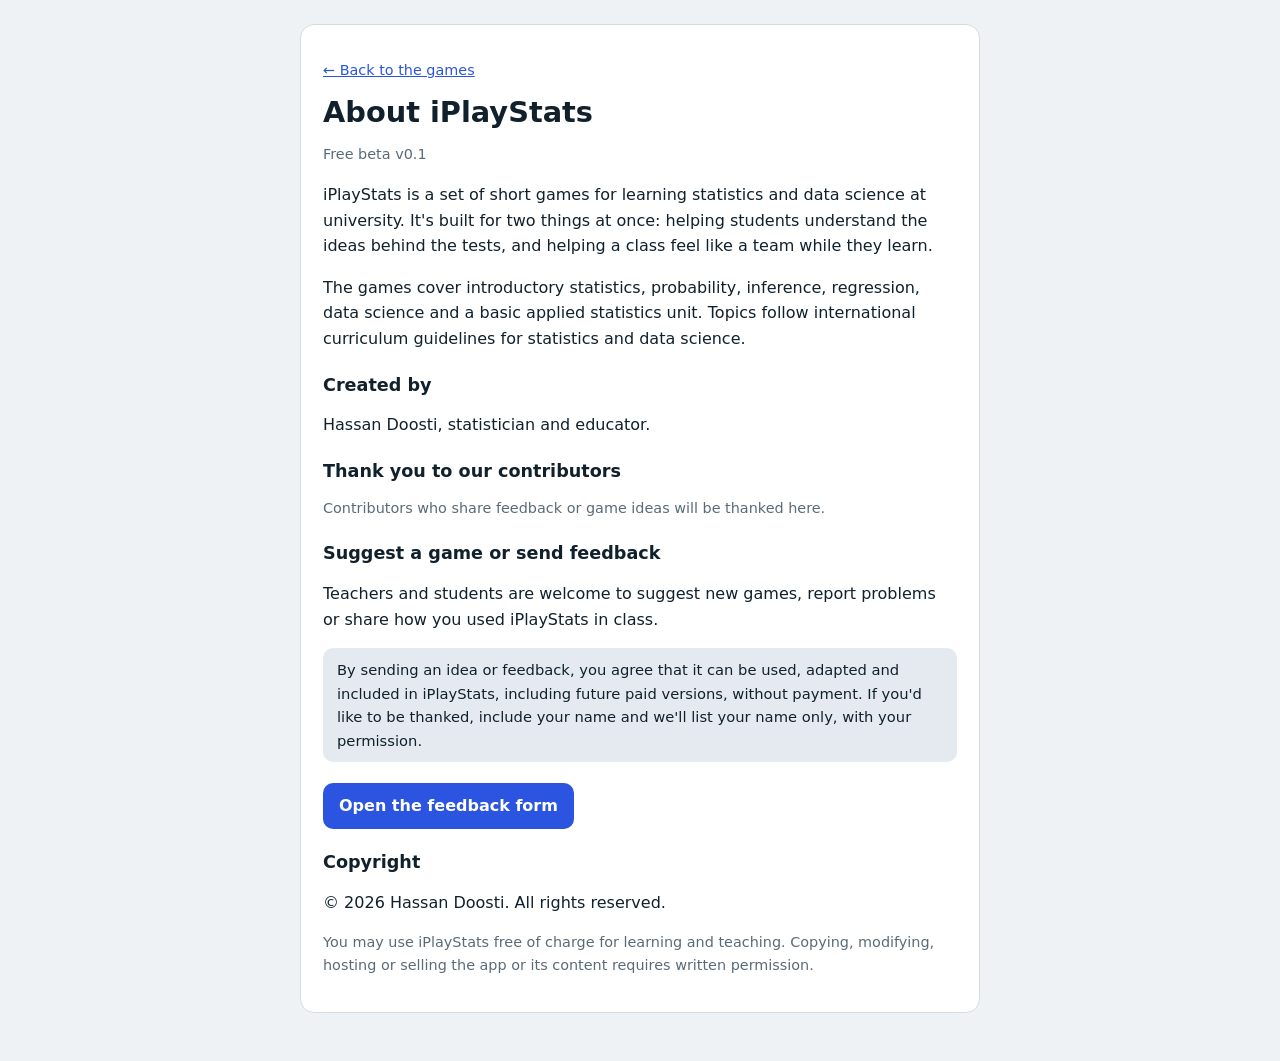
==== about.html @ 662bf1bd "First release v0.1" ====
<!doctype html>
<html lang="en">
<head>
<meta charset="utf-8">
<meta name="viewport" content="width=device-width,initial-scale=1,viewport-fit=cover">
<title>About · iPlayStats</title>
<meta name="theme-color" content="#2B55E0">
<link rel="icon" href="icons/icon-192.png">
<script src="config.js"></script>
<style>
:root{--bg:#EEF2F5;--panel:#FFFFFF;--ink:#11212C;--muted:#5A6B77;--line:#D3DCE3;--accent:#2B55E0;--soft:#E4EAF0;color-scheme:light}
@media (prefers-color-scheme: dark){:root{--bg:#0D161D;--panel:#15212A;--ink:#E7EEF3;--muted:#93A4B1;--line:#283844;--accent:#7C9BFF;--soft:#1C2A35;color-scheme:dark}}
*{box-sizing:border-box}
body{margin:0;background:var(--bg);color:var(--ink);font:16px/1.6 "IBM Plex Sans",system-ui,-apple-system,"Segoe UI",sans-serif;
  padding-left:max(16px,env(safe-area-inset-left,0px));padding-right:max(16px,env(safe-area-inset-right,0px));padding-block:24px 48px}
main{max-width:680px;margin:0 auto;background:var(--panel);border:1px solid var(--line);border-radius:14px;padding:20px 22px}
h1{font:800 1.8rem/1.1 "Bricolage Grotesque","Segoe UI",system-ui,sans-serif;margin:0 0 6px}
h2{font:600 1.1rem/1.3 "Bricolage Grotesque","Segoe UI",system-ui,sans-serif;margin:22px 0 6px}
ul{padding-left:20px}
.muted{color:var(--muted);font-size:.9rem}
.terms{background:var(--soft);border-radius:10px;padding:10px 14px;font-size:.92rem}
.btn{display:inline-block;background:var(--accent);color:#fff;text-decoration:none;font-weight:600;border-radius:10px;padding:10px 16px;margin-top:6px}
a{color:var(--accent)}
</style>
</head>
<body>
<main>
<p class="muted"><a href="index.html">← Back to the games</a></p>
<h1>About iPlayStats</h1>
<p class="muted" id="ver">Free beta</p>

<p>iPlayStats is a set of short games for learning statistics and data science at university. It's built for two things at once: helping students understand the ideas behind the tests, and helping a class feel like a team while they learn.</p>
<p>The games cover introductory statistics, probability, inference, regression, data science and a basic applied statistics unit. Topics follow international curriculum guidelines for statistics and data science.</p>

<h2>Created by</h2>
<p id="owner"></p>

<h2>Thank you to our contributors</h2>
<div id="people"><p class="muted">Contributors who share feedback or game ideas will be thanked here.</p></div>

<h2>Suggest a game or send feedback</h2>
<p>Teachers and students are welcome to suggest new games, report problems or share how you used iPlayStats in class.</p>
<p class="terms">By sending an idea or feedback, you agree that it can be used, adapted and included in iPlayStats, including future paid versions, without payment. If you'd like to be thanked, include your name and we'll list your name only, with your permission.</p>
<div id="fb"></div>

<h2>Copyright</h2>
<p id="copy"></p>
<p class="muted">You may use iPlayStats free of charge for learning and teaching. Copying, modifying, hosting or selling the app or its content requires written permission.</p>
</main>
<script>
(function(){
 var c=window.SS_CONFIG||{},$=function(id){return document.getElementById(id)};
 var owner=c.owner||"the iPlayStats team";
 $("ver").textContent="Free beta "+(c.version||"");
 $("owner").textContent=owner+", statistician and educator.";
 $("copy").textContent="© 2026 "+owner+". All rights reserved.";
 if(c.contributors&&c.contributors.length){var ul=document.createElement("ul");c.contributors.forEach(function(n){var li=document.createElement("li");li.textContent=n;ul.appendChild(li)});$("people").innerHTML="";$("people").appendChild(ul)}
 var fb=$("fb");
 if(c.feedbackUrl){var a=document.createElement("a");a.className="btn";a.href=c.feedbackUrl;a.target="_blank";a.rel="noopener";a.textContent="Open the feedback form";fb.appendChild(a)}
 if(c.contactEmail){var p=document.createElement("p");p.textContent="Or email ";var s=document.createElement("span");s.style.userSelect="all";s.style.fontWeight="600";s.textContent=c.contactEmail;p.appendChild(s);fb.appendChild(p)}
})();
</script>
</body>
</html>
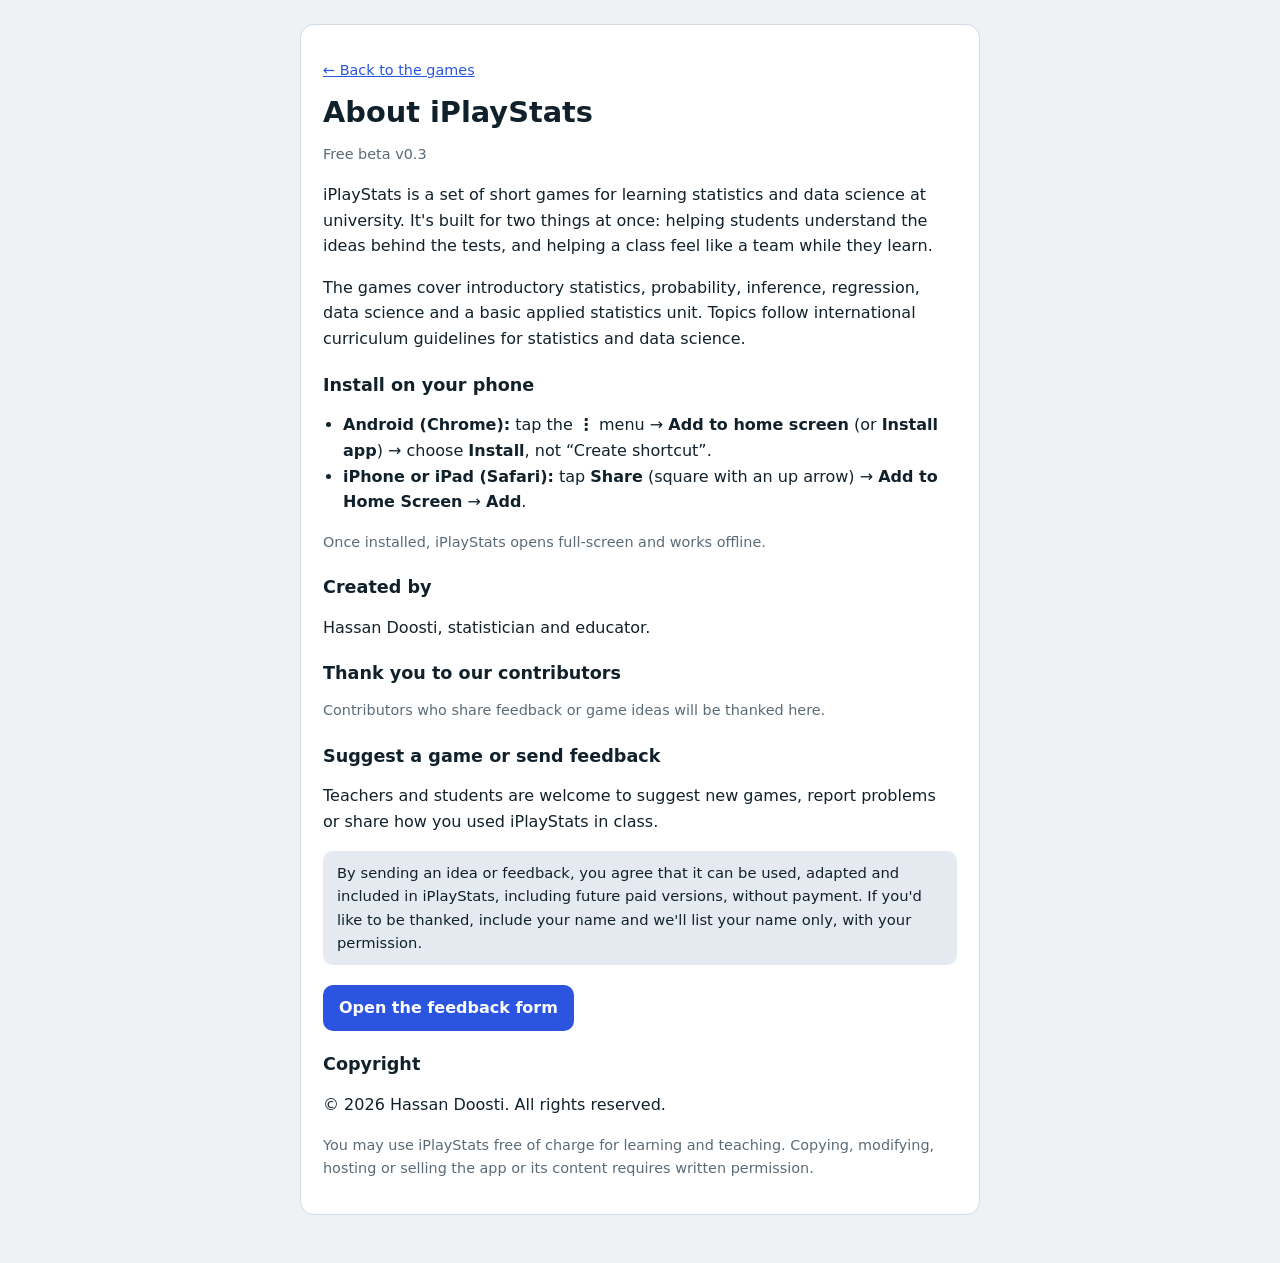
==== commit f4dbd13b: "v0.3: install guide" ====
--- a/about.html
+++ b/about.html
@@ -32,6 +32,13 @@
 <p>iPlayStats is a set of short games for learning statistics and data science at university. It's built for two things at once: helping students understand the ideas behind the tests, and helping a class feel like a team while they learn.</p>
 <p>The games cover introductory statistics, probability, inference, regression, data science and a basic applied statistics unit. Topics follow international curriculum guidelines for statistics and data science.</p>
 
+<h2>Install on your phone</h2>
+<ul>
+<li><strong>Android (Chrome):</strong> tap the <strong>⋮</strong> menu → <strong>Add to home screen</strong> (or <strong>Install app</strong>) → choose <strong>Install</strong>, not “Create shortcut”.</li>
+<li><strong>iPhone or iPad (Safari):</strong> tap <strong>Share</strong> (square with an up arrow) → <strong>Add to Home Screen</strong> → <strong>Add</strong>.</li>
+</ul>
+<p class="muted">Once installed, iPlayStats opens full-screen and works offline.</p>
+
 <h2>Created by</h2>
 <p id="owner"></p>
 
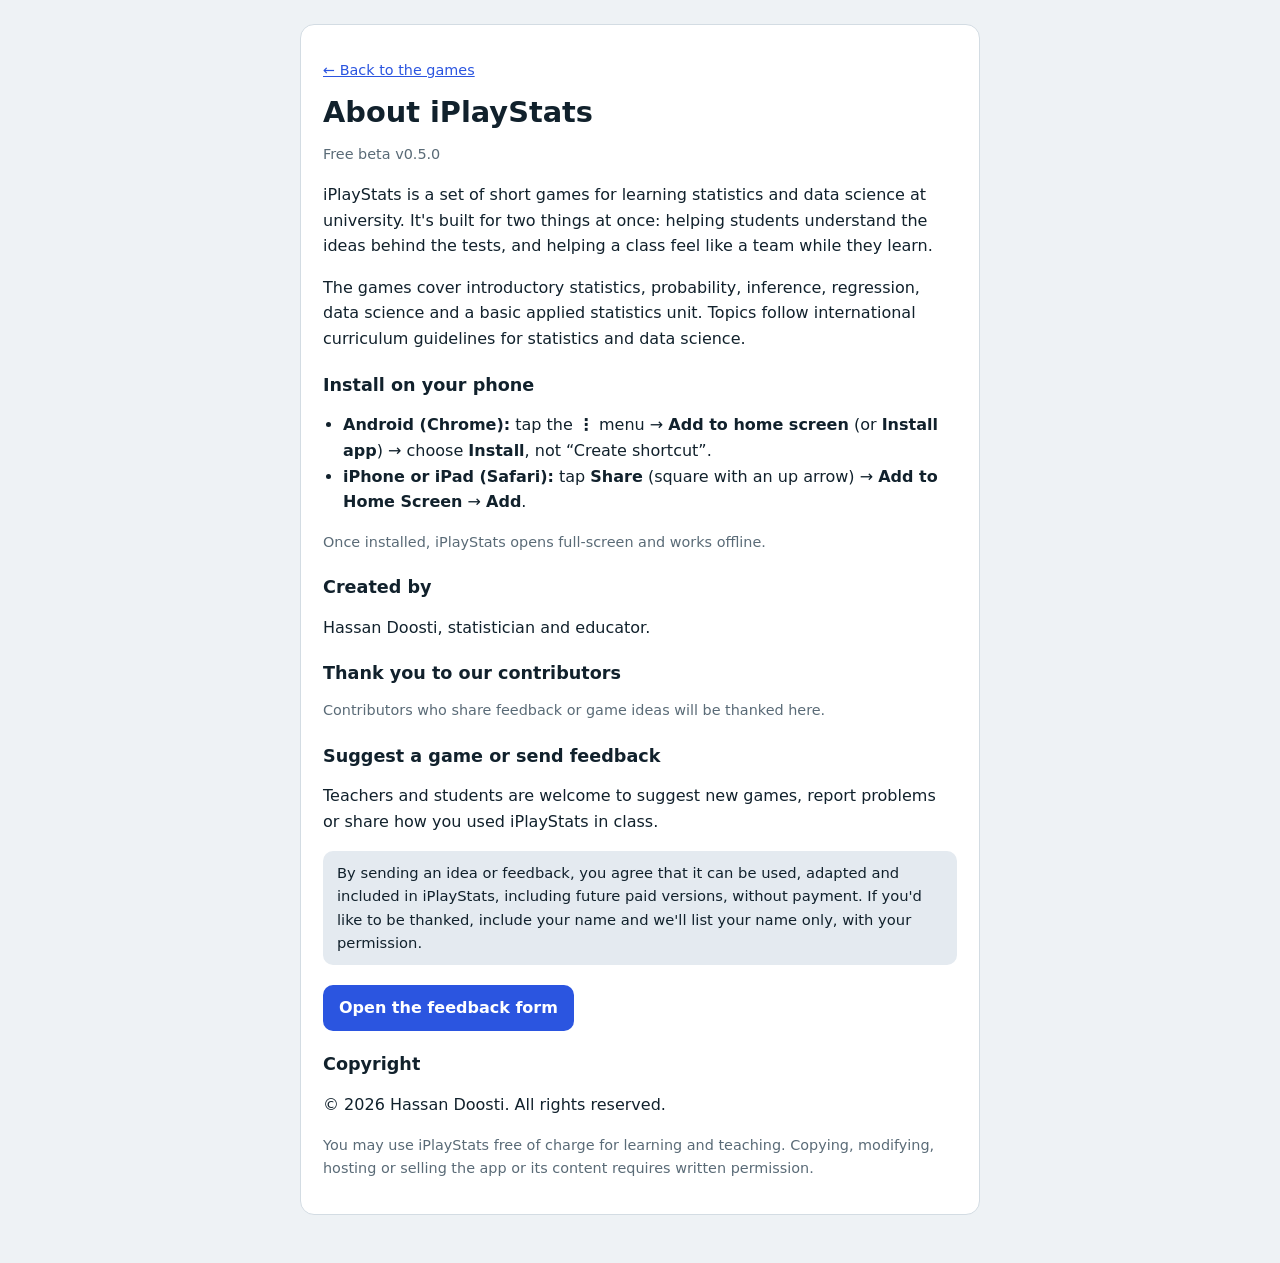
==== commit cfc574ea: "v0.5.0: Chinese, Farsi, Arabic" ====
--- a/about.html
+++ b/about.html
@@ -7,6 +7,8 @@
 <meta name="theme-color" content="#2B55E0">
 <link rel="icon" href="icons/icon-192.png">
 <script src="config.js"></script>
+<script src="dict.js"></script>
+<script src="i18n.js"></script>
 <style>
 :root{--bg:#EEF2F5;--panel:#FFFFFF;--ink:#11212C;--muted:#5A6B77;--line:#D3DCE3;--accent:#2B55E0;--soft:#E4EAF0;color-scheme:light}
 @media (prefers-color-scheme: dark){:root{--bg:#0D161D;--panel:#15212A;--ink:#E7EEF3;--muted:#93A4B1;--line:#283844;--accent:#7C9BFF;--soft:#1C2A35;color-scheme:dark}}
@@ -21,7 +23,10 @@
 .terms{background:var(--soft);border-radius:10px;padding:10px 14px;font-size:.92rem}
 .btn{display:inline-block;background:var(--accent);color:#fff;text-decoration:none;font-weight:600;border-radius:10px;padding:10px 16px;margin-top:6px}
 a{color:var(--accent)}
+[dir="rtl"] ul{padding-left:0;padding-right:20px}
+[dir="rtl"] body{font-family:"Vazirmatn","IBM Plex Sans",system-ui,sans-serif}
 </style>
+<link rel="stylesheet" href="https://fonts.googleapis.com/css2?family=Vazirmatn:wght@400;600;800&display=swap">
 </head>
 <body>
 <main>
@@ -64,7 +69,7 @@
  if(c.contributors&&c.contributors.length){var ul=document.createElement("ul");c.contributors.forEach(function(n){var li=document.createElement("li");li.textContent=n;ul.appendChild(li)});$("people").innerHTML="";$("people").appendChild(ul)}
  var fb=$("fb");
  if(c.feedbackUrl){var a=document.createElement("a");a.className="btn";a.href=c.feedbackUrl;a.target="_blank";a.rel="noopener";a.textContent="Open the feedback form";fb.appendChild(a)}
- if(c.contactEmail){var p=document.createElement("p");p.textContent="Or email ";var s=document.createElement("span");s.style.userSelect="all";s.style.fontWeight="600";s.textContent=c.contactEmail;p.appendChild(s);fb.appendChild(p)}
+ if(c.contactEmail){var p=document.createElement("p");p.textContent="Or email ";var s=document.createElement("span");s.style.userSelect="all";s.setAttribute("translate","no");s.style.fontWeight="600";s.textContent=c.contactEmail;p.appendChild(s);fb.appendChild(p)}
 })();
 </script>
 </body>
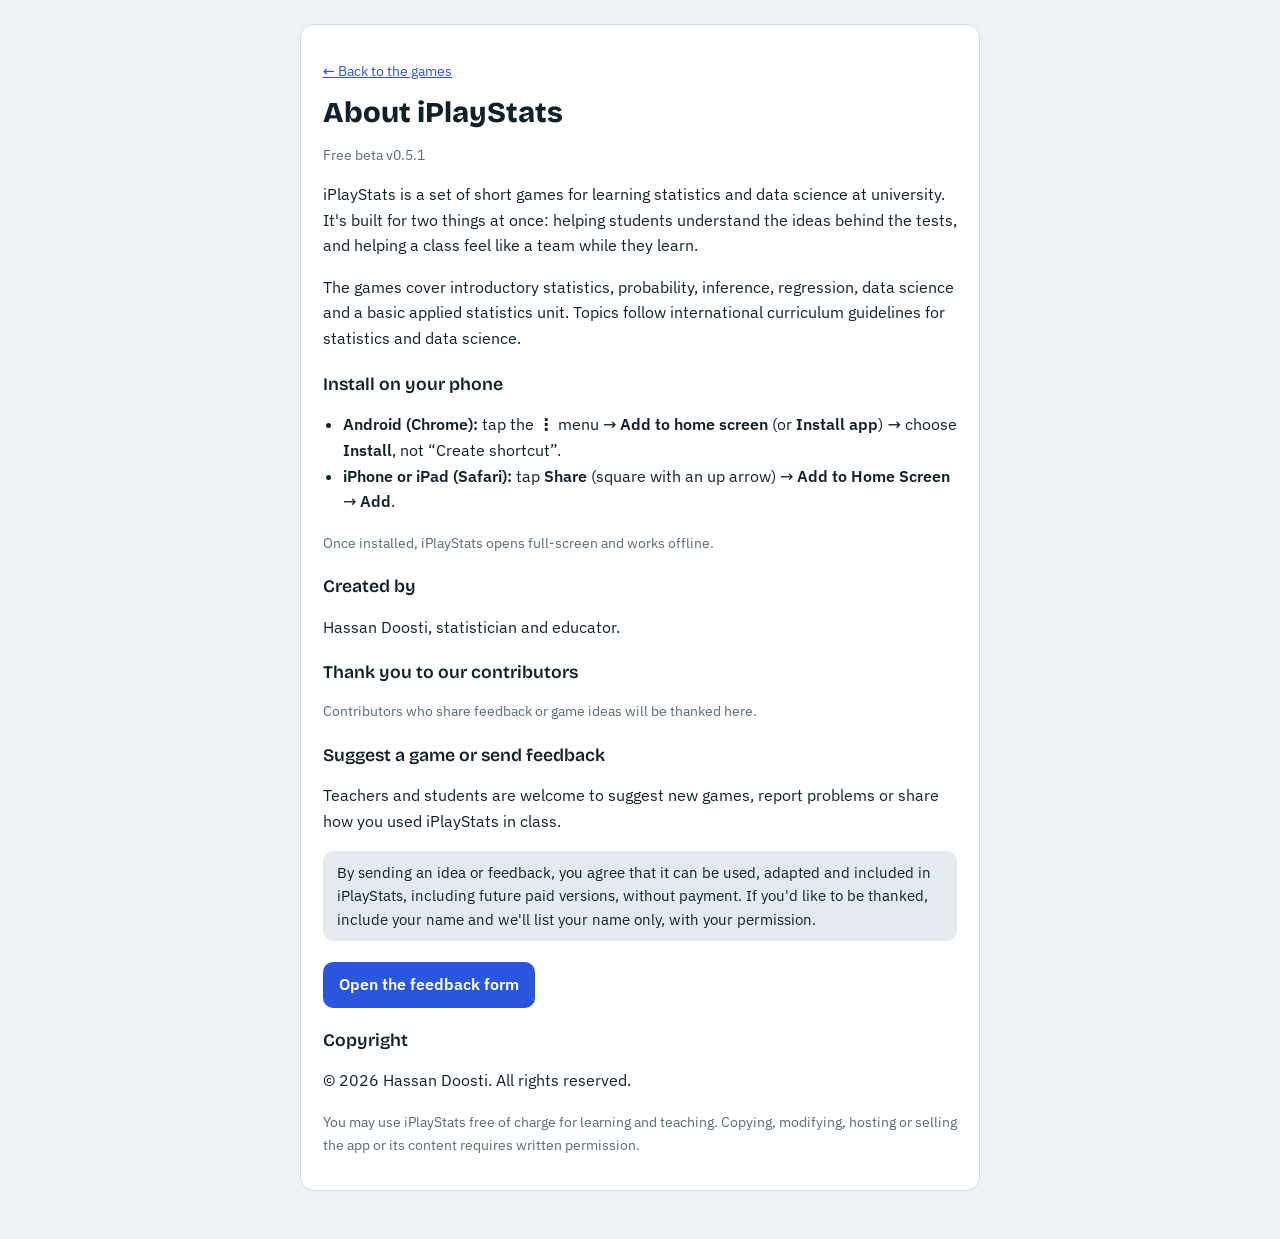
==== commit d0c80201: "v0.5.1: shorter rounds, quick play, bundled fonts" ====
--- a/about.html
+++ b/about.html
@@ -26,7 +26,7 @@
 [dir="rtl"] ul{padding-left:0;padding-right:20px}
 [dir="rtl"] body{font-family:"Vazirmatn","IBM Plex Sans",system-ui,sans-serif}
 </style>
-<link rel="stylesheet" href="https://fonts.googleapis.com/css2?family=Vazirmatn:wght@400;600;800&display=swap">
+<link rel="stylesheet" href="fonts.css">
 </head>
 <body>
 <main>
@@ -68,7 +68,7 @@
  $("copy").textContent="© 2026 "+owner+". All rights reserved.";
  if(c.contributors&&c.contributors.length){var ul=document.createElement("ul");c.contributors.forEach(function(n){var li=document.createElement("li");li.textContent=n;ul.appendChild(li)});$("people").innerHTML="";$("people").appendChild(ul)}
  var fb=$("fb");
- if(c.feedbackUrl){var a=document.createElement("a");a.className="btn";a.href=c.feedbackUrl;a.target="_blank";a.rel="noopener";a.textContent="Open the feedback form";fb.appendChild(a)}
+ var fu=(window.APP&&APP.lang==="zh"&&c.feedbackUrlZh)||c.feedbackUrl;if(fu){var a=document.createElement("a");a.className="btn";a.href=fu;a.target="_blank";a.rel="noopener";a.textContent="Open the feedback form";fb.appendChild(a)}
  if(c.contactEmail){var p=document.createElement("p");p.textContent="Or email ";var s=document.createElement("span");s.style.userSelect="all";s.setAttribute("translate","no");s.style.fontWeight="600";s.textContent=c.contactEmail;p.appendChild(s);fb.appendChild(p)}
 })();
 </script>
--- a/fonts.css
+++ b/fonts.css
@@ -0,0 +1,121 @@
+/* Fonts are bundled with the app (SIL Open Font License), so nothing is loaded from other sites. */
+@font-face {
+  font-family: 'Bricolage Grotesque';
+  font-style: normal;
+  font-display: swap;
+  font-weight: 600;
+  src: url(fonts/bricolage-grotesque-latin-600-normal.woff2) format('woff2');
+  unicode-range: U+0000-00FF,U+0131,U+0152-0153,U+02BB-02BC,U+02C6,U+02DA,U+02DC,U+0304,U+0308,U+0329,U+2000-206F,U+20AC,U+2122,U+2191,U+2193,U+2212,U+2215,U+FEFF,U+FFFD;
+}
+@font-face {
+  font-family: 'Bricolage Grotesque';
+  font-style: normal;
+  font-display: swap;
+  font-weight: 800;
+  src: url(fonts/bricolage-grotesque-latin-800-normal.woff2) format('woff2');
+  unicode-range: U+0000-00FF,U+0131,U+0152-0153,U+02BB-02BC,U+02C6,U+02DA,U+02DC,U+0304,U+0308,U+0329,U+2000-206F,U+20AC,U+2122,U+2191,U+2193,U+2212,U+2215,U+FEFF,U+FFFD;
+}
+@font-face {
+  font-family: 'IBM Plex Sans';
+  font-style: normal;
+  font-display: swap;
+  font-weight: 400;
+  src: url(fonts/ibm-plex-sans-greek-400-normal.woff2) format('woff2');
+  unicode-range: U+0370-0377,U+037A-037F,U+0384-038A,U+038C,U+038E-03A1,U+03A3-03FF;
+}
+@font-face {
+  font-family: 'IBM Plex Sans';
+  font-style: normal;
+  font-display: swap;
+  font-weight: 400;
+  src: url(fonts/ibm-plex-sans-latin-400-normal.woff2) format('woff2');
+  unicode-range: U+0000-00FF,U+0131,U+0152-0153,U+02BB-02BC,U+02C6,U+02DA,U+02DC,U+0304,U+0308,U+0329,U+2000-206F,U+20AC,U+2122,U+2191,U+2193,U+2212,U+2215,U+FEFF,U+FFFD;
+}
+@font-face {
+  font-family: 'IBM Plex Sans';
+  font-style: normal;
+  font-display: swap;
+  font-weight: 500;
+  src: url(fonts/ibm-plex-sans-greek-500-normal.woff2) format('woff2');
+  unicode-range: U+0370-0377,U+037A-037F,U+0384-038A,U+038C,U+038E-03A1,U+03A3-03FF;
+}
+@font-face {
+  font-family: 'IBM Plex Sans';
+  font-style: normal;
+  font-display: swap;
+  font-weight: 500;
+  src: url(fonts/ibm-plex-sans-latin-500-normal.woff2) format('woff2');
+  unicode-range: U+0000-00FF,U+0131,U+0152-0153,U+02BB-02BC,U+02C6,U+02DA,U+02DC,U+0304,U+0308,U+0329,U+2000-206F,U+20AC,U+2122,U+2191,U+2193,U+2212,U+2215,U+FEFF,U+FFFD;
+}
+@font-face {
+  font-family: 'IBM Plex Sans';
+  font-style: normal;
+  font-display: swap;
+  font-weight: 600;
+  src: url(fonts/ibm-plex-sans-greek-600-normal.woff2) format('woff2');
+  unicode-range: U+0370-0377,U+037A-037F,U+0384-038A,U+038C,U+038E-03A1,U+03A3-03FF;
+}
+@font-face {
+  font-family: 'IBM Plex Sans';
+  font-style: normal;
+  font-display: swap;
+  font-weight: 600;
+  src: url(fonts/ibm-plex-sans-latin-600-normal.woff2) format('woff2');
+  unicode-range: U+0000-00FF,U+0131,U+0152-0153,U+02BB-02BC,U+02C6,U+02DA,U+02DC,U+0304,U+0308,U+0329,U+2000-206F,U+20AC,U+2122,U+2191,U+2193,U+2212,U+2215,U+FEFF,U+FFFD;
+}
+@font-face {
+  font-family: 'IBM Plex Mono';
+  font-style: normal;
+  font-display: swap;
+  font-weight: 500;
+  src: url(fonts/ibm-plex-mono-latin-500-normal.woff2) format('woff2');
+  unicode-range: U+0000-00FF,U+0131,U+0152-0153,U+02BB-02BC,U+02C6,U+02DA,U+02DC,U+0304,U+0308,U+0329,U+2000-206F,U+20AC,U+2122,U+2191,U+2193,U+2212,U+2215,U+FEFF,U+FFFD;
+}
+@font-face {
+  font-family: 'Vazirmatn';
+  font-style: normal;
+  font-display: swap;
+  font-weight: 400;
+  src: url(fonts/vazirmatn-arabic-400-normal.woff2) format('woff2');
+  unicode-range: U+0600-06FF,U+0750-077F,U+0870-088E,U+0890-0891,U+0897-08E1,U+08E3-08FF,U+200C-200E,U+2010-2011,U+204F,U+2E41,U+FB50-FDFF,U+FE70-FE74,U+FE76-FEFC,U+102E0-102FB,U+10E60-10E7E,U+10EC2-10EC4,U+10EFC-10EFF,U+1EE00-1EE03,U+1EE05-1EE1F,U+1EE21-1EE22,U+1EE24,U+1EE27,U+1EE29-1EE32,U+1EE34-1EE37,U+1EE39,U+1EE3B,U+1EE42,U+1EE47,U+1EE49,U+1EE4B,U+1EE4D-1EE4F,U+1EE51-1EE52,U+1EE54,U+1EE57,U+1EE59,U+1EE5B,U+1EE5D,U+1EE5F,U+1EE61-1EE62,U+1EE64,U+1EE67-1EE6A,U+1EE6C-1EE72,U+1EE74-1EE77,U+1EE79-1EE7C,U+1EE7E,U+1EE80-1EE89,U+1EE8B-1EE9B,U+1EEA1-1EEA3,U+1EEA5-1EEA9,U+1EEAB-1EEBB,U+1EEF0-1EEF1;
+}
+@font-face {
+  font-family: 'Vazirmatn';
+  font-style: normal;
+  font-display: swap;
+  font-weight: 400;
+  src: url(fonts/vazirmatn-latin-400-normal.woff2) format('woff2');
+  unicode-range: U+0000-00FF,U+0131,U+0152-0153,U+02BB-02BC,U+02C6,U+02DA,U+02DC,U+0304,U+0308,U+0329,U+2000-206F,U+20AC,U+2122,U+2191,U+2193,U+2212,U+2215,U+FEFF,U+FFFD;
+}
+@font-face {
+  font-family: 'Vazirmatn';
+  font-style: normal;
+  font-display: swap;
+  font-weight: 600;
+  src: url(fonts/vazirmatn-arabic-600-normal.woff2) format('woff2');
+  unicode-range: U+0600-06FF,U+0750-077F,U+0870-088E,U+0890-0891,U+0897-08E1,U+08E3-08FF,U+200C-200E,U+2010-2011,U+204F,U+2E41,U+FB50-FDFF,U+FE70-FE74,U+FE76-FEFC,U+102E0-102FB,U+10E60-10E7E,U+10EC2-10EC4,U+10EFC-10EFF,U+1EE00-1EE03,U+1EE05-1EE1F,U+1EE21-1EE22,U+1EE24,U+1EE27,U+1EE29-1EE32,U+1EE34-1EE37,U+1EE39,U+1EE3B,U+1EE42,U+1EE47,U+1EE49,U+1EE4B,U+1EE4D-1EE4F,U+1EE51-1EE52,U+1EE54,U+1EE57,U+1EE59,U+1EE5B,U+1EE5D,U+1EE5F,U+1EE61-1EE62,U+1EE64,U+1EE67-1EE6A,U+1EE6C-1EE72,U+1EE74-1EE77,U+1EE79-1EE7C,U+1EE7E,U+1EE80-1EE89,U+1EE8B-1EE9B,U+1EEA1-1EEA3,U+1EEA5-1EEA9,U+1EEAB-1EEBB,U+1EEF0-1EEF1;
+}
+@font-face {
+  font-family: 'Vazirmatn';
+  font-style: normal;
+  font-display: swap;
+  font-weight: 600;
+  src: url(fonts/vazirmatn-latin-600-normal.woff2) format('woff2');
+  unicode-range: U+0000-00FF,U+0131,U+0152-0153,U+02BB-02BC,U+02C6,U+02DA,U+02DC,U+0304,U+0308,U+0329,U+2000-206F,U+20AC,U+2122,U+2191,U+2193,U+2212,U+2215,U+FEFF,U+FFFD;
+}
+@font-face {
+  font-family: 'Vazirmatn';
+  font-style: normal;
+  font-display: swap;
+  font-weight: 800;
+  src: url(fonts/vazirmatn-arabic-800-normal.woff2) format('woff2');
+  unicode-range: U+0600-06FF,U+0750-077F,U+0870-088E,U+0890-0891,U+0897-08E1,U+08E3-08FF,U+200C-200E,U+2010-2011,U+204F,U+2E41,U+FB50-FDFF,U+FE70-FE74,U+FE76-FEFC,U+102E0-102FB,U+10E60-10E7E,U+10EC2-10EC4,U+10EFC-10EFF,U+1EE00-1EE03,U+1EE05-1EE1F,U+1EE21-1EE22,U+1EE24,U+1EE27,U+1EE29-1EE32,U+1EE34-1EE37,U+1EE39,U+1EE3B,U+1EE42,U+1EE47,U+1EE49,U+1EE4B,U+1EE4D-1EE4F,U+1EE51-1EE52,U+1EE54,U+1EE57,U+1EE59,U+1EE5B,U+1EE5D,U+1EE5F,U+1EE61-1EE62,U+1EE64,U+1EE67-1EE6A,U+1EE6C-1EE72,U+1EE74-1EE77,U+1EE79-1EE7C,U+1EE7E,U+1EE80-1EE89,U+1EE8B-1EE9B,U+1EEA1-1EEA3,U+1EEA5-1EEA9,U+1EEAB-1EEBB,U+1EEF0-1EEF1;
+}
+@font-face {
+  font-family: 'Vazirmatn';
+  font-style: normal;
+  font-display: swap;
+  font-weight: 800;
+  src: url(fonts/vazirmatn-latin-800-normal.woff2) format('woff2');
+  unicode-range: U+0000-00FF,U+0131,U+0152-0153,U+02BB-02BC,U+02C6,U+02DA,U+02DC,U+0304,U+0308,U+0329,U+2000-206F,U+20AC,U+2122,U+2191,U+2193,U+2212,U+2215,U+FEFF,U+FFFD;
+}
